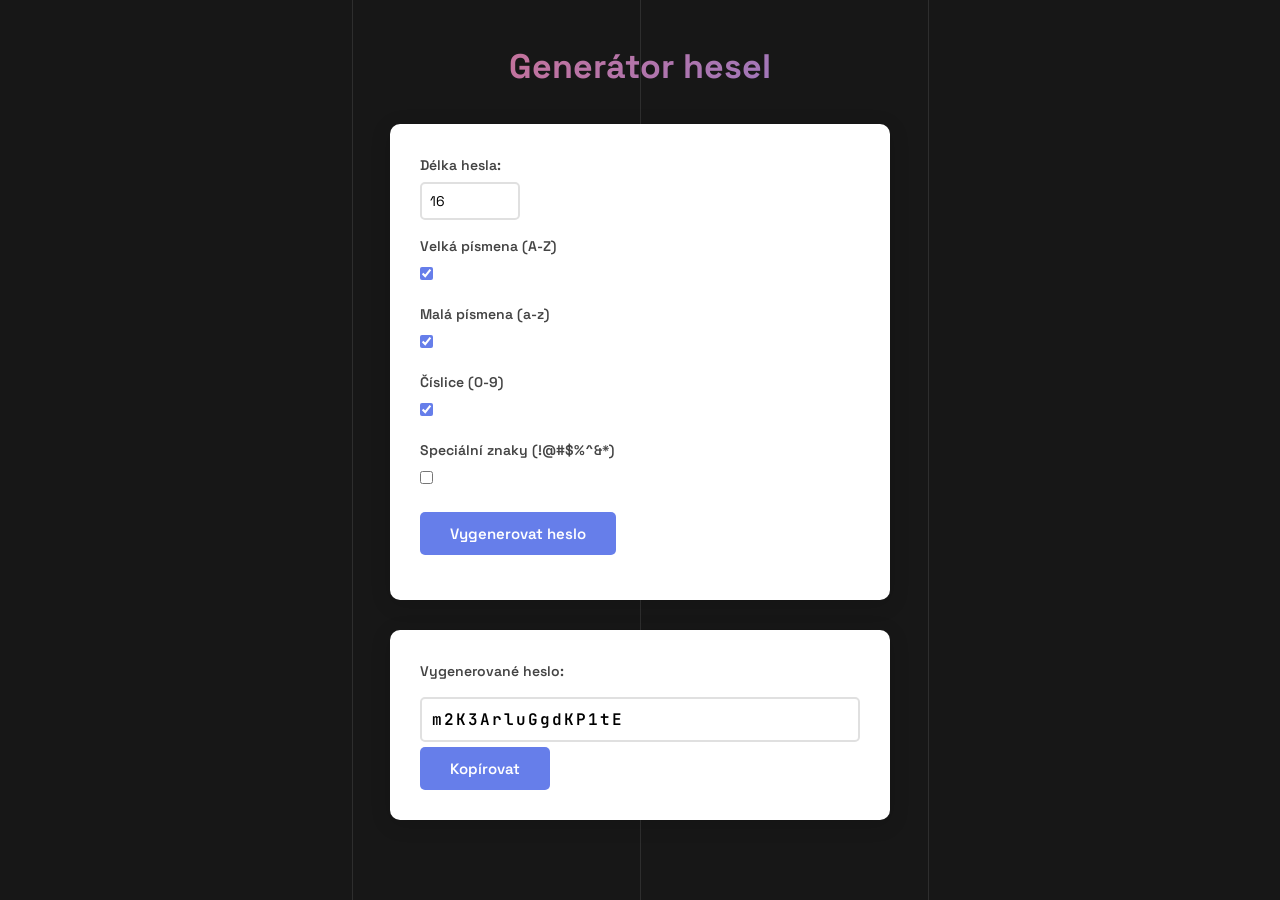
==== index.html @ ca289264 "Rename generator-hesla.html to index.html" ====
<!DOCTYPE html>
<html lang="cs">
<head>
  <meta charset="UTF-8">
  <meta name="viewport" content="width=device-width, initial-scale=1.0">
  <title>Generátor hesel</title>
  <link rel="stylesheet" href="style.css">
  <!-- https://developer.mozilla.org/en-US/docs/Web/HTML -->
  <!-- https://developer.mozilla.org/en-US/docs/Web/CSS/box-shadow -->
</head>
<body>
  <div class="lines">
    <div class="line"></div>
    <div class="line"></div>
    <div class="line"></div>
  </div>

  <div class="obsah">
    <h1>Generátor hesel</h1>

    <form id="generator-form">
      <div>
        <label for="delka">Délka hesla:</label>
        <input type="number" id="delka" min="4" max="128" value="16">
      </div>

      <div>
        <label for="velka">Velká písmena (A-Z)</label>
        <input type="checkbox" id="velka" checked>
      </div>

      <div>
        <label for="mala">Malá písmena (a-z)</label>
        <input type="checkbox" id="mala" checked>
      </div>

      <div>
        <label for="cisla">Číslice (0-9)</label>
        <input type="checkbox" id="cisla" checked>
      </div>

      <div>
        <label for="specialni">Speciální znaky (!@#$%^&amp;*)</label>
        <input type="checkbox" id="specialni">
      </div>

      <div>
        <button type="button" id="generuj-btn">Vygenerovat heslo</button>
      </div>
    </form>

    <div class="obal-vysledek">
      <label for="vysledek">Vygenerované heslo:</label>
      <input type="text" id="vysledek" readonly>
      <button type="button" id="kopirovat">Kopírovat</button>
    </div>
  </div>

  <script src="script.js"></script>
</body>
</html>
---- style.css ----
/* https://fonts.google.com/specimen/Space+Grotesk */
@import url('https://fonts.googleapis.com/css2?family=Space+Grotesk:wght@400;600;700&display=swap');
/* https://fonts.google.com/specimen/JetBrains+Mono */
@import url('https://fonts.googleapis.com/css2?family=JetBrains+Mono:wght@400;600&display=swap');

* {
  margin: 0;
  padding: 0;
  box-sizing: border-box;
}

html, body {
  height: 100%;
}

body {
  font-family: 'Space Grotesk', sans-serif;
  background-color: #171717;
  color: #000;
  line-height: 1.6;
  position: relative;
  overflow: hidden;
}

/* https://codepen.io/osorina/pen/PQdMOO */
.lines {
  position: absolute;
  top: 0;
  left: 0;
  right: 0;
  height: 100%;
  margin: auto;
  width: 90vw;
  z-index: 0;
}

.line {
  position: absolute;
  width: 1px;
  height: 100%;
  top: 0;
  left: 50%;
  background: rgba(255, 255, 255, 0.1);
  overflow: hidden;
}

.line::after {
  content: '';
  display: block;
  position: absolute;
  height: 15vh;
  width: 100%;
  top: -50%;
  left: 0;
  background: linear-gradient(to bottom, rgba(255, 255, 255, 0) 0%, #ffffff 75%, #ffffff 100%);
  animation: drop 7s 0s infinite;
  animation-fill-mode: forwards;
  animation-timing-function: cubic-bezier(0.4, 0.26, 0, 0.97);
}

.line:nth-child(1) {
  margin-left: -25%;
}

.line:nth-child(1)::after {
  animation-delay: 2s;
}

.line:nth-child(3) {
  margin-left: 25%;
}

.line:nth-child(3)::after {
  animation-delay: 2.5s;
}

/* https://developer.mozilla.org/en-US/docs/Web/CSS/@keyframes */
@keyframes drop {
  0% {
    top: -50%;
  }
  100% {
    top: 110%;
  }
}

.obsah {
  position: relative;
  z-index: 1;
  padding: 40px;
}

/* https://cssgradient.io/blog/css-gradient-text/ */
/* https://developer.mozilla.org/en-US/docs/Web/CSS/background-clip */
h1 {
  font-size: 34px;
  text-align: center;
  margin-bottom: 30px;
  background: linear-gradient(135deg, #ff6b6b, #667eea, #ff6b6b, #667eea);
  background-size: 300% 300%;
  -webkit-background-clip: text;
  background-clip: text;
  color: transparent;
  animation: gradientShift 4s ease-in-out infinite;
}

@keyframes gradientShift {
  0% { background-position: 0% 50%; }
  25% { background-position: 100% 0%; }
  50% { background-position: 100% 100%; }
  75% { background-position: 0% 100%; }
  100% { background-position: 0% 50%; }
}

#generator-form {
  background-color: white;
  padding: 30px;
  border-radius: 10px;
  max-width: 500px;
  margin: 0 auto;
  box-shadow: 0 4px 20px rgba(0, 0, 0, 0.15);
}

#generator-form div {
  margin-bottom: 15px;
}

label {
  display: block;
  margin-bottom: 5px;
  color: #444;
  font-size: 14px;
  font-weight: 600;
}

input[type="number"] {
  padding: 8px;
  width: 100px;
  border: 2px solid #e0e0e0;
  border-radius: 5px;
  font-size: 14px;
  font-family: inherit;
}

input[type="number"]:focus {
  border-color: #667eea;
  outline: none;
}

input[type="checkbox"] {
  margin-top: 5px;
  margin-right: 8px;
  accent-color: #667eea;
}

button {
  background-color: #667eea;
  color: white;
  border: none;
  padding: 12px 30px;
  margin-top: 5px;
  cursor: pointer;
  border-radius: 5px;
  font-size: 15px;
  font-family: inherit;
  font-weight: 600;
  transition: transform 0.1s, box-shadow 0.1s;
}

button:hover {
  transform: scale(1.02);
  box-shadow: 0 4px 15px rgba(102, 126, 234, 0.4);
}

button:active {
  transform: scale(0.98);
}

.obal-vysledek {
  background-color: white;
  padding: 30px;
  border-radius: 10px;
  max-width: 500px;
  margin: 30px auto 0 auto;
  box-shadow: 0 4px 20px rgba(0, 0, 0, 0.15);
}

#vysledek {
  padding: 10px;
  width: 100%;
  margin-top: 10px;
  border: 2px solid #e0e0e0;
  border-radius: 5px;
  font-size: 16px;
  font-weight: 600;
  letter-spacing: 2px;
  font-family: 'JetBrains Mono', monospace;
}

#vysledek:focus {
  outline: none;
  border-color: #764ba2;
}
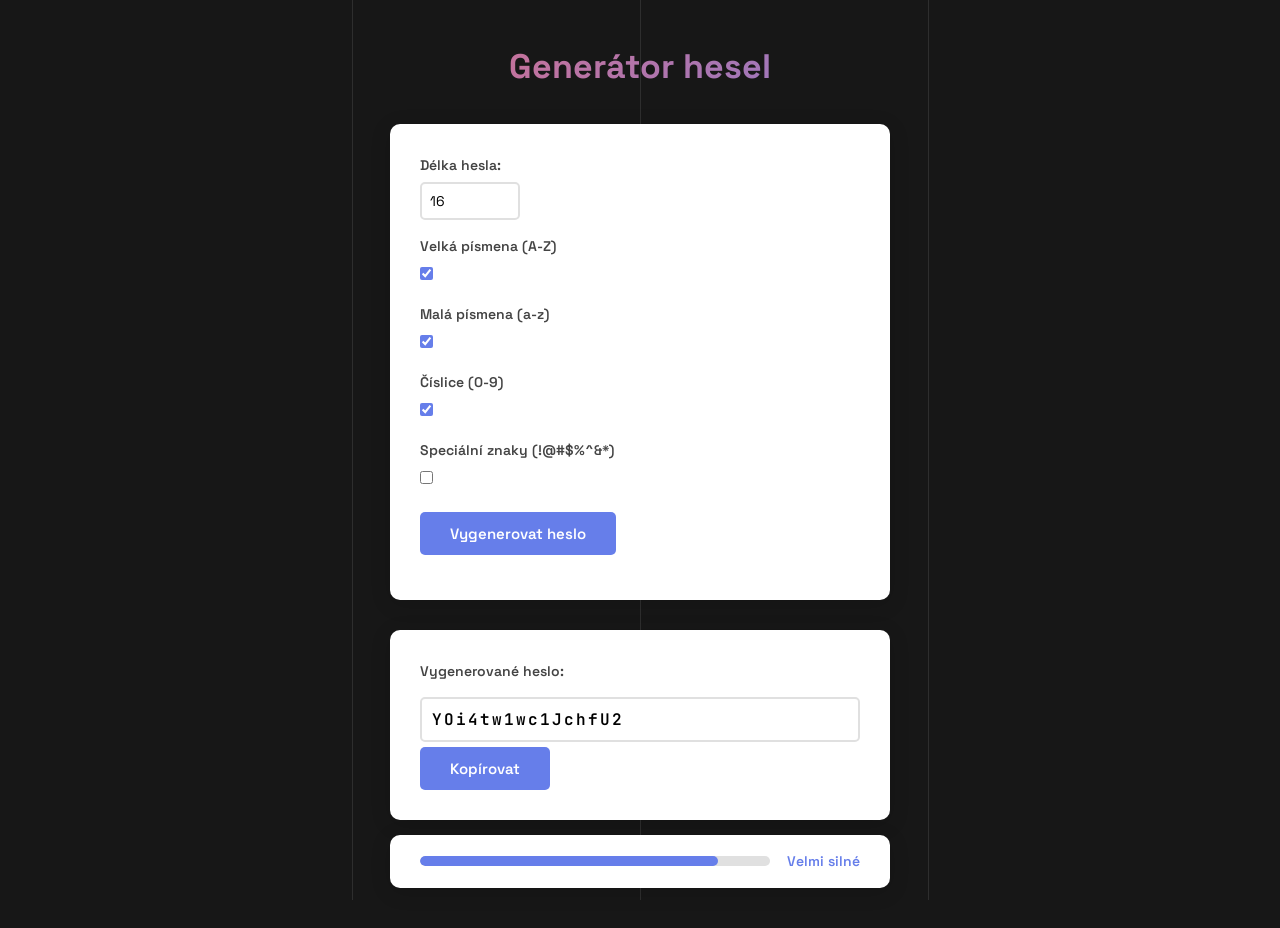
==== commit 29fc4237: "Add password strength meter feature with visual feedback" ====
--- a/index.html
+++ b/index.html
@@ -54,6 +54,14 @@
       <input type="text" id="vysledek" readonly>
       <button type="button" id="kopirovat">Kopírovat</button>
     </div>
+
+    <!-- https://stackoverflow.com/questions/33521541/password-strength-meter -->
+    <div class="sila-hesla">
+      <div class="sila-bar">
+        <div class="sila-bar-plneni" id="sila-bar-plneni"></div>
+      </div>
+      <span class="sila-text" id="sila-text">Silné</span>
+    </div>
   </div>
 
   <script src="script.js"></script>
--- a/style.css
+++ b/style.css
@@ -19,7 +19,6 @@
   color: #000;
   line-height: 1.6;
   position: relative;
-  overflow: hidden;
 }
 
 /* https://codepen.io/osorina/pen/PQdMOO */
@@ -202,4 +201,39 @@
   border-color: #764ba2;
 }
 
-
+.sila-hesla {
+  display: flex;
+  align-items: center;
+  max-width: 500px;
+  margin: 15px auto 0 auto;
+  gap: 10px;
+  background-color: white;
+  padding: 15px 30px;
+  border-radius: 10px;
+  box-shadow: 0 4px 20px rgba(0, 0, 0, 0.15);
+}
+
+.sila-bar {
+  flex: 1;
+  height: 10px;
+  background-color: #e0e0e0;
+  border-radius: 5px;
+  overflow: hidden;
+}
+
+.sila-bar-plneni {
+  height: 100%;
+  width: 60%;
+  border-radius: 5px;
+  background-color: #44cc44;
+  transition: width 0.3s, background-color 0.3s;
+}
+
+.sila-text {
+  font-size: 14px;
+  font-weight: 600;
+  min-width: 80px;
+  text-align: right;
+}
+
+
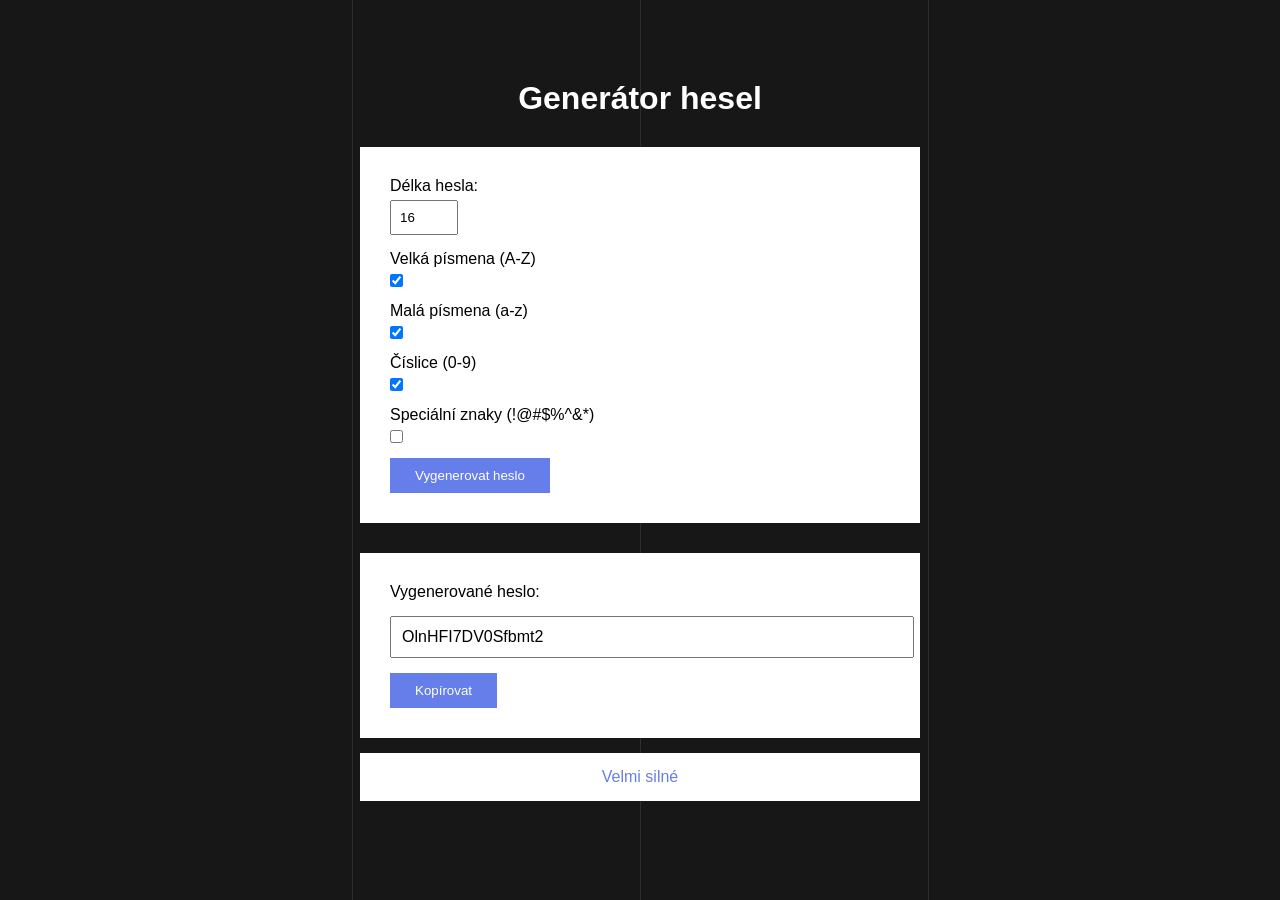
==== commit ca4a8f67: "Refactor password strength meter layout and styles for improved clarity" ====
--- a/index.html
+++ b/index.html
@@ -55,12 +55,8 @@
       <button type="button" id="kopirovat">Kopírovat</button>
     </div>
 
-    <!-- https://stackoverflow.com/questions/33521541/password-strength-meter -->
-    <div class="sila-hesla">
-      <div class="sila-bar">
-        <div class="sila-bar-plneni" id="sila-bar-plneni"></div>
-      </div>
-      <span class="sila-text" id="sila-text">Silné</span>
+    <div class="sila-hesla" id="sila-bar-plneni">
+      <span id="sila-text">Silné</span>
     </div>
   </div>
 
--- a/style.css
+++ b/style.css
@@ -1,24 +1,14 @@
-/* https://fonts.google.com/specimen/Space+Grotesk */
-@import url('https://fonts.googleapis.com/css2?family=Space+Grotesk:wght@400;600;700&display=swap');
-/* https://fonts.google.com/specimen/JetBrains+Mono */
-@import url('https://fonts.googleapis.com/css2?family=JetBrains+Mono:wght@400;600&display=swap');
 
 * {
   margin: 0;
   padding: 0;
-  box-sizing: border-box;
-}
-
-html, body {
-  height: 100%;
 }
 
 body {
-  font-family: 'Space Grotesk', sans-serif;
   background-color: #171717;
-  color: #000;
-  line-height: 1.6;
-  position: relative;
+  font-family: Arial;
+  color: white;
+  padding: 40px;
 }
 
 /* https://codepen.io/osorina/pen/PQdMOO */
@@ -92,148 +82,66 @@
 /* https://cssgradient.io/blog/css-gradient-text/ */
 /* https://developer.mozilla.org/en-US/docs/Web/CSS/background-clip */
 h1 {
-  font-size: 34px;
   text-align: center;
+  font-size: 32px;
   margin-bottom: 30px;
-  background: linear-gradient(135deg, #ff6b6b, #667eea, #ff6b6b, #667eea);
-  background-size: 300% 300%;
-  -webkit-background-clip: text;
-  background-clip: text;
-  color: transparent;
-  animation: gradientShift 4s ease-in-out infinite;
-}
-
-@keyframes gradientShift {
-  0% { background-position: 0% 50%; }
-  25% { background-position: 100% 0%; }
-  50% { background-position: 100% 100%; }
-  75% { background-position: 0% 100%; }
-  100% { background-position: 0% 50%; }
 }
 
 #generator-form {
   background-color: white;
   padding: 30px;
-  border-radius: 10px;
   max-width: 500px;
   margin: 0 auto;
-  box-shadow: 0 4px 20px rgba(0, 0, 0, 0.15);
-}
-
-#generator-form div {
-  margin-bottom: 15px;
+  color: black;
 }
 
 label {
   display: block;
   margin-bottom: 5px;
-  color: #444;
-  font-size: 14px;
-  font-weight: 600;
 }
 
-input[type="number"] {
+input {
   padding: 8px;
-  width: 100px;
-  border: 2px solid #e0e0e0;
-  border-radius: 5px;
-  font-size: 14px;
-  font-family: inherit;
-}
-
-input[type="number"]:focus {
-  border-color: #667eea;
-  outline: none;
-}
-
-input[type="checkbox"] {
-  margin-top: 5px;
-  margin-right: 8px;
-  accent-color: #667eea;
+  margin-bottom: 15px;
 }
 
 button {
   background-color: #667eea;
   color: white;
   border: none;
-  padding: 12px 30px;
-  margin-top: 5px;
+  padding: 10px 25px;
   cursor: pointer;
-  border-radius: 5px;
-  font-size: 15px;
-  font-family: inherit;
-  font-weight: 600;
-  transition: transform 0.1s, box-shadow 0.1s;
-}
-
-button:hover {
-  transform: scale(1.02);
-  box-shadow: 0 4px 15px rgba(102, 126, 234, 0.4);
-}
-
-button:active {
-  transform: scale(0.98);
 }
 
 .obal-vysledek {
   background-color: white;
   padding: 30px;
-  border-radius: 10px;
   max-width: 500px;
   margin: 30px auto 0 auto;
-  box-shadow: 0 4px 20px rgba(0, 0, 0, 0.15);
+  color: black;
 }
 
 #vysledek {
   padding: 10px;
   width: 100%;
   margin-top: 10px;
-  border: 2px solid #e0e0e0;
-  border-radius: 5px;
   font-size: 16px;
-  font-weight: 600;
-  letter-spacing: 2px;
-  font-family: 'JetBrains Mono', monospace;
-}
-
-#vysledek:focus {
-  outline: none;
-  border-color: #764ba2;
 }
 
 .sila-hesla {
-  display: flex;
-  align-items: center;
+  background-color: white;
+  padding: 15px 30px;
   max-width: 500px;
   margin: 15px auto 0 auto;
-  gap: 10px;
+  color: black;
+  text-align: center;
+}
+
+.sila-hesla {
+  max-width: 500px;
+  margin: 15px auto 0 auto;
   background-color: white;
   padding: 15px 30px;
-  border-radius: 10px;
-  box-shadow: 0 4px 20px rgba(0, 0, 0, 0.15);
+  color: black;
+  text-align: center;
 }
-
-.sila-bar {
-  flex: 1;
-  height: 10px;
-  background-color: #e0e0e0;
-  border-radius: 5px;
-  overflow: hidden;
-}
-
-.sila-bar-plneni {
-  height: 100%;
-  width: 60%;
-  border-radius: 5px;
-  background-color: #44cc44;
-  transition: width 0.3s, background-color 0.3s;
-}
-
-.sila-text {
-  font-size: 14px;
-  font-weight: 600;
-  min-width: 80px;
-  text-align: right;
-}
-
-
